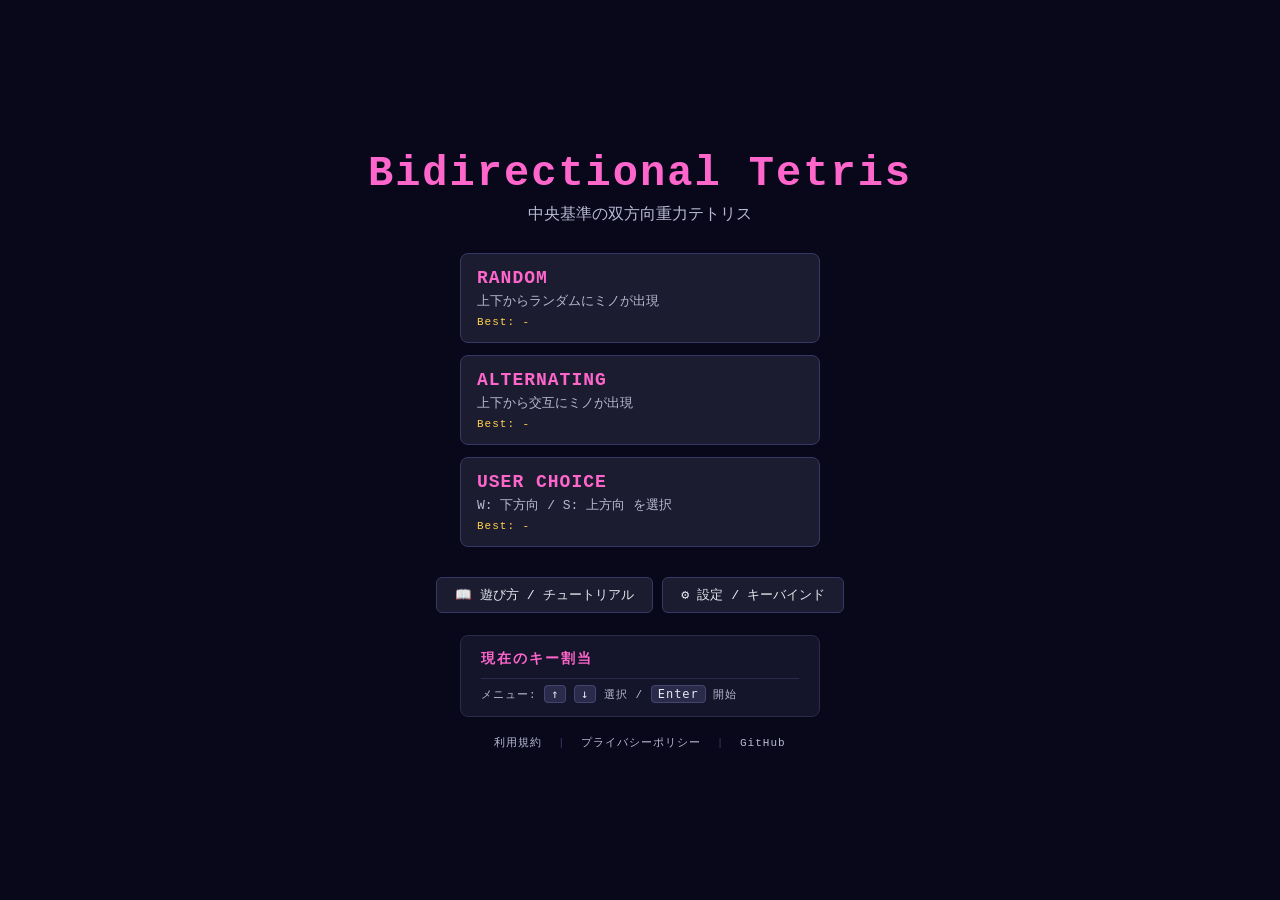
==== src/web/index.html @ a2690acd "feat(web): Phase A 仕上げ — 利用規約・プライバシーポリシー + 体験向上の小ネタ 法務ドキュメント (A5): - terms.html / privacy.html を追加。フ" ====
<!DOCTYPE html>
<html lang="ja">
<head>
    <meta charset="UTF-8">
    <meta name="viewport" content="width=device-width, initial-scale=1, viewport-fit=cover">
    <meta name="theme-color" content="#ff66cc">
    <meta name="description" content="中央基準の双方向重力テトリス。上下から同時にミノが現れ、中央境界線消去で大連鎖が発火する。">
    <meta name="mobile-web-app-capable" content="yes">
    <meta name="apple-mobile-web-app-capable" content="yes">
    <meta name="apple-mobile-web-app-status-bar-style" content="black-translucent">
    <meta name="apple-mobile-web-app-title" content="BiTetris">
    <title>Bidirectional Tetris</title>
    <link rel="manifest" href="manifest.webmanifest">
    <link rel="icon" type="image/svg+xml" href="icon.svg">
    <link rel="icon" type="image/png" sizes="192x192" href="icon-192.png">
    <link rel="icon" type="image/png" sizes="512x512" href="icon-512.png">
    <link rel="apple-touch-icon" sizes="192x192" href="icon-192.png">
    <link rel="stylesheet" href="style.css">
</head>
<body>
<div id="app">
    <div id="menu" class="screen">
        <div id="offline-badge" class="offline-badge hidden">オフライン</div>
        <h1>Bidirectional Tetris</h1>
        <p class="subtitle">中央基準の双方向重力テトリス</p>
        <div class="menu-buttons">
            <button id="mode-random" class="menu-button" data-mode="RANDOM">
                <span class="mode-name">RANDOM</span>
                <span class="mode-desc">上下からランダムにミノが出現</span>
                <span class="mode-best" data-best="RANDOM">Best: -</span>
            </button>
            <button id="mode-alternating" class="menu-button" data-mode="ALTERNATING">
                <span class="mode-name">ALTERNATING</span>
                <span class="mode-desc">上下から交互にミノが出現</span>
                <span class="mode-best" data-best="ALTERNATING">Best: -</span>
            </button>
            <button id="mode-user-choice" class="menu-button" data-mode="USER_CHOICE">
                <span class="mode-name">USER CHOICE</span>
                <span class="mode-desc">W: 下方向 / S: 上方向 を選択</span>
                <span class="mode-best" data-best="USER_CHOICE">Best: -</span>
            </button>
        </div>
        <div class="menu-secondary">
            <button id="open-tutorial" class="secondary-button">📖 遊び方 / チュートリアル</button>
            <button id="open-settings" class="secondary-button">⚙ 設定 / キーバインド</button>
        </div>
        <div class="keyhelp">
            <h3>現在のキー割当</h3>
            <ul id="keyhelp-list"></ul>
            <p class="keyhelp-nav">メニュー: <kbd>↑</kbd> <kbd>↓</kbd> 選択 / <kbd>Enter</kbd> 開始</p>
        </div>
        <button id="install-pwa" class="install-btn hidden" type="button">📲 アプリとしてインストール</button>
        <div class="menu-footer">
            <a href="terms.html">利用規約</a>
            <span class="footer-sep">|</span>
            <a href="privacy.html">プライバシーポリシー</a>
            <span class="footer-sep">|</span>
            <a href="https://github.com/solmen22/twin-tetris" target="_blank" rel="noopener noreferrer">GitHub</a>
        </div>
    </div>

    <div id="game" class="screen hidden">
        <div class="side-panel left">
            <div class="hud-block">
                <div class="hud-label">HOLD</div>
                <canvas id="hold-canvas" width="120" height="120"></canvas>
            </div>
            <div class="hud-block">
                <div class="hud-label">MODE</div>
                <div id="mode-text" class="hud-value">-</div>
            </div>
            <div class="hud-block">
                <div class="hud-label">方向</div>
                <div id="direction-text" class="hud-value">-</div>
            </div>
        </div>

        <div class="board-wrapper">
            <canvas id="board-canvas"></canvas>
            <div id="touch-controls" class="touch-controls">
                <div class="tc-top">
                    <button id="tc-pause" class="tc-mini" type="button" aria-label="ポーズ">⏸</button>
                    <button id="tc-reset" class="tc-mini" type="button" aria-label="リスタート">⟲</button>
                    <div class="tc-direction">
                        <button id="tc-select-down" class="tc-dir" type="button" aria-label="下方向">↓</button>
                        <button id="tc-select-up" class="tc-dir" type="button" aria-label="上方向">↑</button>
                    </div>
                </div>
                <div class="tc-bottom">
                    <div class="tc-left">
                        <button id="tc-move-left" class="tc-btn" type="button" aria-label="左">◀</button>
                        <button id="tc-soft-drop" class="tc-btn" type="button" aria-label="ソフトドロップ">▼</button>
                        <button id="tc-move-right" class="tc-btn" type="button" aria-label="右">▶</button>
                    </div>
                    <div class="tc-right">
                        <button id="tc-rotate-ccw" class="tc-btn" type="button" aria-label="左回転">↺</button>
                        <button id="tc-rotate-cw" class="tc-btn" type="button" aria-label="右回転">↻</button>
                        <button id="tc-hard-drop" class="tc-btn primary" type="button" aria-label="ハードドロップ">⬇</button>
                        <button id="tc-hold" class="tc-btn" type="button" aria-label="ホールド">H</button>
                    </div>
                </div>
            </div>
        </div>

        <div class="side-panel right">
            <div class="hud-block">
                <div class="hud-label">NEXT</div>
                <canvas id="next-canvas" width="120" height="400"></canvas>
            </div>
            <div class="hud-block">
                <div class="hud-label">SCORE</div>
                <div id="score-text" class="hud-value big">0</div>
            </div>
            <div class="hud-block">
                <div class="hud-label">LEVEL</div>
                <div id="level-text" class="hud-value">1</div>
            </div>
            <div class="hud-block">
                <div class="hud-label">LINES</div>
                <div id="lines-text" class="hud-value">0</div>
            </div>
        </div>
    </div>

    <div id="tutorial" class="screen hidden">
        <div class="tutorial-panel">
            <div class="tutorial-header">
                <h2>遊び方ガイド</h2>
                <p class="tutorial-hint">双方向重力テトリスの独自ルールを最短で理解するためのガイドです。</p>
            </div>
            <div class="tutorial-body">
                <section class="tutorial-section">
                    <h3>1. このゲームについて</h3>
                    <p>双方向重力テトリスは、盤面の<strong>中央に境界線</strong>を挟んで上下から同時にミノが現れる新しいテトリスです。
                        上下の盤面が独立して振る舞いつつ、中央境界線で噛み合って大連鎖が発火します。</p>
                    <div class="board-diagram">
                        <div class="board-cell label">UPPER FIELD<br><span class="diagram-arrow">↓ DOWN ミノが落下</span></div>
                        <div class="board-cell boundary">中央境界線 (CENTER ROW)</div>
                        <div class="board-cell label">LOWER FIELD<br><span class="diagram-arrow">↑ UP ミノが上昇</span></div>
                    </div>
                </section>

                <section class="tutorial-section">
                    <h3>2. 基本操作</h3>
                    <p>キーは <strong>設定 / キーバインド</strong> 画面で全て変更可能です。以下はデフォルト:</p>
                    <ul class="key-list">
                        <li><kbd>←</kbd> <kbd>→</kbd> 左右移動</li>
                        <li><kbd>↓</kbd> ソフトドロップ(+1pt / セル)</li>
                        <li><kbd>Space</kbd> ハードドロップ(+2pt / セル、即着地)</li>
                        <li><kbd>↑</kbd> <kbd>X</kbd> 右回転 / <kbd>Z</kbd> 左回転</li>
                        <li><kbd>C</kbd> <kbd>Shift</kbd> ホールド</li>
                        <li><kbd>W</kbd> 下方向を選択 / <kbd>S</kbd> 上方向を選択(USER CHOICE 時)</li>
                        <li><kbd>P</kbd> <kbd>Esc</kbd> ポーズ / <kbd>R</kbd> リスタート</li>
                    </ul>
                </section>

                <section class="tutorial-section">
                    <h3>3. DOWN ミノと UP ミノ</h3>
                    <p>盤面には 2 種類のミノが出現します:</p>
                    <ul>
                        <li><strong>DOWN ミノ</strong>: 上から落ちてくる。普通のテトリスと同じ感覚で扱える。<kbd>↓</kbd> でソフトドロップは「下方向」に効く。</li>
                        <li><strong>UP ミノ</strong>: 下から上に向かって「昇って」くる。<kbd>↓</kbd> でソフトドロップは「上方向に加速」する。回転中心や接地判定の方向だけが反転し、操作の概念は同じ。</li>
                    </ul>
                </section>

                <section class="tutorial-section">
                    <h3>4. 3 つのモード</h3>
                    <ul class="mode-list">
                        <li><strong>RANDOM</strong>: 各ミノの方向(上/下)がランダムに決まる。一番カオスでスリルがある。</li>
                        <li><strong>ALTERNATING</strong>: 上下が交互に出現。リズムよく積みたい人向け。</li>
                        <li><strong>USER CHOICE</strong>: 各ミノの出現直前に <kbd>W</kbd> / <kbd>S</kbd> で方向を選択できる(0.5 秒の猶予あり)。最も戦略的。</li>
                    </ul>
                </section>

                <section class="tutorial-section featured">
                    <h3>5. 中央境界線消去 — ×2 倍率 ⭐</h3>
                    <p>中央境界線(CENTER ROW)が完全に埋まると、その行が消えると同時に <strong>上下の盤面が中央に向かって 1 段スライド</strong> します。
                        これがこのゲームの<strong>連鎖の起点</strong>です。中央が消えるとスライドによって新たに埋まった行が現れ、さらに消える…という連鎖が起こります。</p>
                    <p class="callout">スコア倍率: <strong>2 倍</strong></p>
                </section>

                <section class="tutorial-section featured">
                    <h3>6. 上下同時崩落 — ×5 倍率 ⚡⚡</h3>
                    <p>1 回のロックで <strong>中央 + 上の盤面 + 下の盤面</strong> がすべて同時に消えると、上下同時崩落としてカウントされます。
                        本作で最も派手な得点源で、決まると爽快感がすごい。</p>
                    <p class="callout">スコア倍率: <strong>5 倍</strong></p>
                </section>

                <section class="tutorial-section">
                    <h3>7. 連鎖ボーナス</h3>
                    <p>1 回のミノ確定から始まるカスケード(雪崩のような連続消去)が長いほど、終了時にチェインボーナスが加算されます。</p>
                    <p class="callout">連鎖ボーナス: chain × <strong>50pt</strong></p>
                </section>

                <section class="tutorial-section">
                    <h3>8. スコアリングまとめ</h3>
                    <table class="scoring-table">
                        <thead><tr><th>消去ライン数</th><th>基本得点(× レベル)</th></tr></thead>
                        <tbody>
                            <tr><td>1 ライン</td><td>100</td></tr>
                            <tr><td>2 ライン</td><td>300</td></tr>
                            <tr><td>3 ライン</td><td>500</td></tr>
                            <tr><td>4 ライン (Tetris)</td><td>800</td></tr>
                            <tr><td>5 ライン以上</td><td>800 + 200 × (超過分)</td></tr>
                        </tbody>
                    </table>
                    <p>これに <strong>中央崩落 ×2</strong> または <strong>同時崩落 ×5</strong> の倍率と、連鎖ボーナスが乗ります。</p>
                </section>

                <section class="tutorial-section">
                    <h3>9. 上達のコツ</h3>
                    <ul>
                        <li>序盤は上下それぞれを別の盤面として処理して、中央を「揃いそうな状態」に整えていく。</li>
                        <li>中央境界線を意識して凹凸を作りすぎないように積む。</li>
                        <li>USER CHOICE モードでは、Hold を活用して欲しい方向のミノを引っ張り出せる。</li>
                        <li>同時崩落 ×5 はゲーム全体の得点を一気に押し上げる。狙えるなら積極的に。</li>
                    </ul>
                </section>
            </div>
            <div class="tutorial-footer">
                <button id="tutorial-back" class="primary-button">メニューへ戻る</button>
            </div>
        </div>
    </div>

    <div id="settings" class="screen hidden">
        <div class="settings-panel">
            <div class="settings-header">
                <h2>設定 / キーバインド</h2>
                <p class="settings-hint">アクションの「+ 追加」を押した直後に押したキーがそのアクションに割り当たります。<kbd>Esc</kbd> でキャンセル。</p>
            </div>
            <div id="settings-list" class="settings-list"></div>
            <div class="settings-footer">
                <button id="settings-reset" class="secondary-button">既定値に戻す</button>
                <button id="settings-back" class="primary-button">メニューへ戻る</button>
            </div>
        </div>
        <div id="capture-banner" class="capture-banner hidden">
            <div class="capture-text">
                <span id="capture-action-label">-</span> に割り当てるキーを押してください…
            </div>
            <button id="capture-cancel" class="capture-cancel">キャンセル (Esc)</button>
        </div>
    </div>

    <div id="pause-overlay" class="overlay hidden">
        <div class="overlay-inner">
            <h2>PAUSED</h2>
            <p class="pause-hint">休憩中。再開ボタンで続行できます。</p>
            <div class="overlay-buttons">
                <button id="pause-resume" type="button">再開</button>
                <button id="pause-restart" type="button">リスタート</button>
                <button id="pause-to-menu" type="button">メニューへ</button>
            </div>
        </div>
    </div>

    <div id="gameover" class="overlay hidden">
        <div class="overlay-inner">
            <h2>GAME OVER</h2>
            <div id="new-record" class="new-record hidden">★ NEW RECORD ★</div>
            <dl id="final-stats" class="final-stats"></dl>
            <div class="overlay-buttons">
                <button id="retry-button">Retry</button>
                <button id="menu-button">Menu</button>
            </div>
        </div>
    </div>
</div>

<script type="text/javascript" src="tetris.js"></script>
<script type="text/javascript">
    window.addEventListener('load', function () {
        if (typeof main === 'function') {
            main([]);
        }
        if ('serviceWorker' in navigator) {
            navigator.serviceWorker.register('./service-worker.js').catch(function (err) {
                console.warn('Service worker 登録に失敗しました', err);
            });
        }
        var deferredPrompt = null;
        var installBtn = document.getElementById('install-pwa');
        window.addEventListener('beforeinstallprompt', function (e) {
            e.preventDefault();
            deferredPrompt = e;
            if (installBtn) installBtn.classList.remove('hidden');
        });
        if (installBtn) {
            installBtn.addEventListener('click', function () {
                if (!deferredPrompt) return;
                deferredPrompt.prompt();
                deferredPrompt.userChoice.finally(function () {
                    deferredPrompt = null;
                    installBtn.classList.add('hidden');
                });
            });
        }
        window.addEventListener('appinstalled', function () {
            if (installBtn) installBtn.classList.add('hidden');
        });
        var offlineBadge = document.getElementById('offline-badge');
        function updateOnlineStatus() {
            if (!offlineBadge) return;
            if (navigator.onLine) {
                offlineBadge.classList.add('hidden');
            } else {
                offlineBadge.classList.remove('hidden');
            }
        }
        window.addEventListener('online', updateOnlineStatus);
        window.addEventListener('offline', updateOnlineStatus);
        updateOnlineStatus();
    });
</script>
</body>
</html>
---- src/web/style.css ----
* {
    box-sizing: border-box;
}

html, body {
    margin: 0;
    padding: 0;
    background: #08081a;
    color: #e8e8f0;
    font-family: Consolas, "Courier New", monospace;
    min-height: 100vh;
}

#app {
    position: relative;
    display: flex;
    align-items: center;
    justify-content: center;
    min-height: 100vh;
    padding: 20px;
}

.screen {
    display: flex;
    align-items: center;
    justify-content: center;
}

.hidden {
    display: none !important;
}

/* ---------- Menu ---------- */
#menu {
    flex-direction: column;
    text-align: center;
    max-width: 640px;
}

#menu h1 {
    font-size: 42px;
    margin: 0 0 6px;
    color: #ff66cc;
    letter-spacing: 2px;
}

#menu .subtitle {
    margin: 0 0 28px;
    color: #b9b9d4;
}

.menu-buttons {
    display: flex;
    flex-direction: column;
    gap: 12px;
    width: 360px;
    margin-bottom: 30px;
}

.menu-button {
    display: flex;
    flex-direction: column;
    background: #1c1c30;
    color: #e8e8f0;
    border: 1px solid #383866;
    border-radius: 8px;
    padding: 14px 16px;
    cursor: pointer;
    text-align: left;
    font-family: inherit;
    transition: background 0.15s, border-color 0.15s;
}

.menu-button:hover {
    background: #25254a;
    border-color: #ff66cc;
}

.mode-name {
    font-size: 18px;
    font-weight: bold;
    color: #ff66cc;
    letter-spacing: 1px;
}

.mode-desc {
    font-size: 13px;
    color: #b9b9d4;
    margin-top: 4px;
}

.mode-best {
    margin-top: 6px;
    font-size: 11px;
    color: #ffd24a;
    letter-spacing: 1px;
    font-family: Consolas, "Courier New", monospace;
}

.menu-button.selected {
    background: #25254a;
    border-color: #ff66cc;
    outline: 2px solid rgba(255, 102, 204, 0.4);
    outline-offset: 2px;
}

.keyhelp {
    text-align: left;
    background: #14142a;
    border: 1px solid #2a2a4a;
    border-radius: 8px;
    padding: 14px 20px;
    width: 360px;
}

.keyhelp h3 {
    margin: 0 0 8px;
    color: #ff66cc;
    font-size: 14px;
    letter-spacing: 2px;
}

.keyhelp ul {
    list-style: none;
    padding: 0;
    margin: 0;
    font-size: 13px;
    line-height: 1.7;
    color: #cfcfe8;
}

.keyhelp-nav {
    margin: 10px 0 0;
    padding-top: 8px;
    border-top: 1px solid #2a2a4a;
    font-size: 11px;
    color: #b9b9d4;
    letter-spacing: 1px;
}

kbd {
    background: #2a2a4a;
    border: 1px solid #44446e;
    border-radius: 4px;
    padding: 1px 6px;
    font-size: 12px;
    color: #e8e8f0;
}

/* ---------- Game ---------- */
#game {
    gap: 16px;
    align-items: flex-start;
}

.side-panel {
    display: flex;
    flex-direction: column;
    gap: 12px;
    width: 160px;
}

.hud-block {
    background: #14142a;
    border: 1px solid #2a2a4a;
    border-radius: 6px;
    padding: 10px;
}

.hud-label {
    font-size: 11px;
    letter-spacing: 2px;
    color: #ff66cc;
    margin-bottom: 6px;
}

.hud-value {
    font-size: 22px;
    color: #e8e8f0;
}

.hud-value.big {
    font-size: 28px;
    font-weight: bold;
}

#hold-canvas, #next-canvas {
    display: block;
    background: #181828;
    width: 100%;
    height: auto;
}

#board-canvas {
    background: #101020;
    border: 2px solid #2a2a4a;
    image-rendering: pixelated;
    display: block;
    max-width: 100%;
    height: auto;
}

.board-wrapper {
    display: flex;
    flex-direction: column;
    align-items: center;
    gap: 10px;
    flex-shrink: 1;
    min-width: 0;
    max-width: 100%;
}

/* ---------- Touch controls (hidden by default) ---------- */
.touch-controls {
    display: none;
    width: 100%;
    max-width: 460px;
    user-select: none;
    -webkit-user-select: none;
    touch-action: manipulation;
}

.tc-top {
    display: flex;
    justify-content: space-between;
    align-items: center;
    gap: 10px;
    margin-bottom: 10px;
}

.tc-direction {
    display: flex;
    gap: 6px;
}

.tc-mini,
.tc-dir {
    background: #1c1c30;
    border: 1px solid #44446e;
    color: #e8e8f0;
    border-radius: 6px;
    width: 44px;
    height: 44px;
    font-size: 18px;
    cursor: pointer;
    font-family: inherit;
    line-height: 1;
}

.tc-mini:active,
.tc-dir:active {
    background: #ff66cc;
    color: #14142a;
}

.tc-bottom {
    display: flex;
    justify-content: space-between;
    gap: 12px;
}

.tc-left,
.tc-right {
    display: grid;
    gap: 8px;
}

.tc-left {
    grid-template-columns: repeat(3, 1fr);
}

.tc-right {
    grid-template-columns: repeat(2, 1fr);
}

.tc-btn {
    background: #1c1c30;
    border: 1px solid #44446e;
    color: #e8e8f0;
    border-radius: 10px;
    width: 60px;
    height: 60px;
    font-size: 26px;
    line-height: 1;
    cursor: pointer;
    font-family: inherit;
}

.tc-btn:active {
    background: #ff66cc;
    color: #14142a;
}

.tc-btn.primary {
    background: #2a1d3a;
    border-color: #ff66cc;
    color: #ff66cc;
}

.tc-btn.primary:active {
    background: #ff66cc;
    color: #14142a;
}

/* タッチデバイス または 720px 以下のとき表示 */
@media (pointer: coarse), (max-width: 720px) {
    .touch-controls {
        display: block;
    }
}

/* ---------- Responsive layout ---------- */
@media (max-width: 720px) {
    #app {
        padding: 8px;
    }

    #menu h1 {
        font-size: 30px;
    }

    .menu-buttons,
    .keyhelp {
        width: 100%;
        max-width: 360px;
    }

    #game {
        flex-direction: column;
        align-items: center;
        gap: 8px;
    }

    .side-panel {
        flex-direction: row;
        flex-wrap: wrap;
        width: 100%;
        max-width: 460px;
        justify-content: space-around;
    }

    .side-panel.left .hud-block,
    .side-panel.right .hud-block {
        flex: 1 1 auto;
        min-width: 80px;
        padding: 6px 8px;
    }

    .hud-label {
        font-size: 10px;
        margin-bottom: 3px;
    }

    .hud-value {
        font-size: 16px;
    }

    .hud-value.big {
        font-size: 20px;
    }

    #hold-canvas {
        width: 70px !important;
        height: 70px !important;
    }

    #next-canvas {
        width: 60px !important;
        height: 200px !important;
    }

    #board-canvas {
        width: min(300px, 80vw);
    }
}

/* ---------- Game Over Overlay ---------- */
.overlay {
    position: fixed;
    inset: 0;
    background: rgba(0, 0, 0, 0.65);
    display: flex;
    align-items: center;
    justify-content: center;
    z-index: 10;
}

.overlay-inner {
    background: #14142a;
    border: 2px solid #ff66cc;
    border-radius: 12px;
    padding: 30px 40px;
    text-align: center;
    min-width: 320px;
}

.overlay-inner h2 {
    margin: 0 0 14px;
    color: #ff5566;
    font-size: 36px;
    letter-spacing: 4px;
}

.final-score-line {
    font-size: 16px;
    margin-bottom: 14px;
    color: #cfcfe8;
}

.final-stats {
    display: grid;
    grid-template-columns: max-content 1fr;
    column-gap: 24px;
    row-gap: 6px;
    margin: 0 0 18px;
    padding: 12px 16px;
    background: #1c1c30;
    border: 1px solid #2a2a4a;
    border-radius: 6px;
    font-size: 14px;
    text-align: left;
}

.final-stats dt {
    color: #ff66cc;
    letter-spacing: 1px;
    font-size: 12px;
    align-self: center;
}

.final-stats dd {
    margin: 0;
    color: #e8e8f0;
    font-family: Consolas, "Courier New", monospace;
    text-align: right;
}

.final-stats dd.highlight {
    color: #ffd24a;
    font-weight: bold;
}

.new-record {
    color: #ffd24a;
    font-weight: bold;
    margin-bottom: 14px;
    letter-spacing: 2px;
}

.overlay-buttons {
    display: flex;
    gap: 12px;
    justify-content: center;
}

.overlay-buttons button {
    background: #1c1c30;
    color: #e8e8f0;
    border: 1px solid #383866;
    border-radius: 6px;
    padding: 8px 20px;
    cursor: pointer;
    font-family: inherit;
    font-size: 14px;
}

.overlay-buttons button:hover {
    background: #25254a;
    border-color: #ff66cc;
}

/* ---------- Settings screen ---------- */
#settings {
    flex-direction: column;
    align-items: center;
    width: 100%;
}

.settings-panel {
    width: min(720px, 95%);
    background: #14142a;
    border: 1px solid #2a2a4a;
    border-radius: 10px;
    padding: 24px 28px;
}

.settings-header h2 {
    margin: 0 0 6px;
    color: #ff66cc;
    font-size: 22px;
    letter-spacing: 2px;
}

.settings-hint {
    margin: 0 0 18px;
    font-size: 12px;
    color: #b9b9d4;
    line-height: 1.6;
}

.settings-list {
    display: flex;
    flex-direction: column;
    gap: 6px;
    max-height: 60vh;
    overflow-y: auto;
    padding-right: 4px;
}

.settings-row {
    display: grid;
    grid-template-columns: 160px 1fr;
    align-items: center;
    gap: 14px;
    padding: 10px 12px;
    background: #1c1c30;
    border: 1px solid #2a2a4a;
    border-radius: 6px;
}

.settings-action {
    font-size: 14px;
    color: #e8e8f0;
}

.settings-chips {
    display: flex;
    flex-wrap: wrap;
    gap: 6px;
    align-items: center;
}

.settings-chip {
    display: inline-flex;
    align-items: center;
    gap: 6px;
    background: #2a2a4a;
    border: 1px solid #44446e;
    border-radius: 4px;
    padding: 3px 8px;
    font-size: 12px;
    color: #e8e8f0;
}

.chip-remove {
    background: transparent;
    border: none;
    color: #ff8aa3;
    cursor: pointer;
    font-size: 14px;
    line-height: 1;
    padding: 0 2px;
}

.chip-remove:hover {
    color: #ff5566;
}

.settings-add {
    background: #1c1c30;
    color: #b9b9d4;
    border: 1px dashed #44446e;
    border-radius: 4px;
    padding: 3px 8px;
    font-size: 12px;
    cursor: pointer;
    font-family: inherit;
}

.settings-add:hover {
    border-color: #ff66cc;
    color: #ff66cc;
}

.settings-footer {
    display: flex;
    justify-content: space-between;
    gap: 12px;
    margin-top: 18px;
}

.primary-button {
    background: #ff66cc;
    color: #14142a;
    border: none;
    border-radius: 6px;
    padding: 9px 22px;
    cursor: pointer;
    font-family: inherit;
    font-weight: bold;
    letter-spacing: 1px;
}

.primary-button:hover {
    background: #ff8ad6;
}

.secondary-button {
    background: #1c1c30;
    color: #e8e8f0;
    border: 1px solid #383866;
    border-radius: 6px;
    padding: 8px 18px;
    cursor: pointer;
    font-family: inherit;
}

.secondary-button:hover {
    background: #25254a;
    border-color: #ff66cc;
}

.menu-secondary {
    margin-bottom: 22px;
}

.capture-banner {
    position: fixed;
    inset: 0;
    background: rgba(0, 0, 0, 0.6);
    display: flex;
    flex-direction: column;
    align-items: center;
    justify-content: center;
    gap: 16px;
    z-index: 20;
}

.capture-text {
    background: #14142a;
    border: 2px solid #ff66cc;
    border-radius: 10px;
    padding: 22px 32px;
    color: #e8e8f0;
    font-size: 16px;
    letter-spacing: 1px;
}

#capture-action-label {
    color: #ff66cc;
    font-weight: bold;
}

.capture-cancel {
    background: #1c1c30;
    color: #e8e8f0;
    border: 1px solid #383866;
    border-radius: 6px;
    padding: 8px 18px;
    cursor: pointer;
    font-family: inherit;
}

.capture-cancel:hover {
    background: #25254a;
    border-color: #ff66cc;
}

/* ---------- Tutorial screen ---------- */
#tutorial {
    flex-direction: column;
    align-items: center;
    width: 100%;
}

.tutorial-panel {
    width: min(780px, 95%);
    background: #14142a;
    border: 1px solid #2a2a4a;
    border-radius: 10px;
    padding: 24px 28px;
    max-height: 92vh;
    display: flex;
    flex-direction: column;
}

.tutorial-header h2 {
    margin: 0 0 6px;
    color: #ff66cc;
    font-size: 22px;
    letter-spacing: 2px;
}

.tutorial-hint {
    margin: 0 0 18px;
    font-size: 12px;
    color: #b9b9d4;
}

.tutorial-body {
    overflow-y: auto;
    padding-right: 6px;
    font-size: 14px;
    line-height: 1.75;
    color: #cfcfe8;
}

.tutorial-section {
    background: #1c1c30;
    border: 1px solid #2a2a4a;
    border-radius: 6px;
    padding: 14px 18px;
    margin-bottom: 12px;
}

.tutorial-section.featured {
    border-color: #ff66cc;
    background: #221839;
}

.tutorial-section h3 {
    margin: 0 0 8px;
    color: #ff66cc;
    font-size: 15px;
    letter-spacing: 1px;
}

.tutorial-section p {
    margin: 0 0 8px;
}

.tutorial-section ul,
.tutorial-section .key-list,
.tutorial-section .mode-list {
    margin: 0 0 4px;
    padding-left: 20px;
}

.tutorial-section li {
    margin: 4px 0;
}

.tutorial-section strong {
    color: #ffd24a;
}

.tutorial-section .callout {
    background: #0d0d1c;
    border: 1px dashed #ff66cc;
    border-radius: 4px;
    padding: 6px 12px;
    margin-top: 8px;
    color: #ffd24a;
    text-align: center;
    letter-spacing: 1px;
}

.board-diagram {
    display: flex;
    flex-direction: column;
    margin: 10px 0;
    border-radius: 6px;
    overflow: hidden;
    border: 1px solid #383866;
}

.board-cell {
    padding: 14px;
    text-align: center;
    background: #181828;
    color: #cfcfe8;
}

.board-cell.label {
    background: #1c1c30;
    font-size: 13px;
}

.board-cell.boundary {
    background: #2a1d3a;
    color: #ff66cc;
    border-top: 2px solid #ff66cc;
    border-bottom: 2px solid #ff66cc;
    font-weight: bold;
    letter-spacing: 2px;
}

.diagram-arrow {
    color: #b9b9d4;
    font-size: 12px;
}

.scoring-table {
    width: 100%;
    border-collapse: collapse;
    margin: 6px 0;
    font-size: 13px;
}

.scoring-table th,
.scoring-table td {
    border: 1px solid #2a2a4a;
    padding: 6px 10px;
    text-align: left;
}

.scoring-table th {
    background: #0d0d1c;
    color: #ff66cc;
    letter-spacing: 1px;
}

.tutorial-footer {
    margin-top: 18px;
    display: flex;
    justify-content: center;
}

/* ---------- Offline badge ---------- */
.offline-badge {
    background: #4a2a2a;
    border: 1px solid #ff5566;
    color: #ff8aa3;
    border-radius: 4px;
    padding: 4px 12px;
    font-size: 11px;
    letter-spacing: 2px;
    margin-bottom: 14px;
    align-self: center;
}

/* ---------- Pause overlay extras ---------- */
.pause-hint {
    color: #cfcfe8;
    font-size: 13px;
    margin: 0 0 14px;
}

/* ---------- PWA install button ---------- */
.install-btn {
    display: block;
    margin: 6px auto 14px;
    background: #2a1d3a;
    color: #ff66cc;
    border: 1px solid #ff66cc;
    border-radius: 6px;
    padding: 9px 22px;
    cursor: pointer;
    font-family: inherit;
    letter-spacing: 1px;
}

.install-btn:hover {
    background: #ff66cc;
    color: #14142a;
}

/* ---------- Menu footer (legal links) ---------- */
.menu-footer {
    margin-top: 18px;
    font-size: 11px;
    color: #6a6a8a;
    text-align: center;
    letter-spacing: 1px;
}

.menu-footer a {
    color: #b9b9d4;
    text-decoration: none;
}

.menu-footer a:hover {
    color: #ff66cc;
    text-decoration: underline;
}

.menu-footer .footer-sep {
    margin: 0 8px;
    color: #383866;
}

/* ---------- Legal pages (terms / privacy) ---------- */
.legal-page {
    width: min(760px, 95%);
    margin: 24px auto;
    padding: 28px 32px;
    background: #14142a;
    border: 1px solid #2a2a4a;
    border-radius: 10px;
    color: #cfcfe8;
    line-height: 1.75;
    font-size: 14px;
}

.legal-header {
    border-bottom: 1px solid #2a2a4a;
    margin-bottom: 18px;
    padding-bottom: 14px;
}

.legal-back {
    color: #b9b9d4;
    text-decoration: none;
    font-size: 13px;
}

.legal-back:hover {
    color: #ff66cc;
}

.legal-header h1 {
    margin: 10px 0 4px;
    color: #ff66cc;
    font-size: 24px;
    letter-spacing: 2px;
}

.legal-meta {
    margin: 0;
    color: #6a6a8a;
    font-size: 12px;
}

.legal-page h2 {
    color: #ff66cc;
    font-size: 16px;
    letter-spacing: 1px;
    margin: 22px 0 6px;
}

.legal-page p {
    margin: 0 0 10px;
}

.legal-page ul {
    margin: 0 0 10px;
    padding-left: 22px;
}

.legal-page li {
    margin: 4px 0;
}

.legal-page strong {
    color: #ffd24a;
}

.legal-page a {
    color: #ff66cc;
    text-decoration: none;
}

.legal-page a:hover {
    text-decoration: underline;
}

.legal-footer {
    margin-top: 28px;
    padding-top: 14px;
    border-top: 1px solid #2a2a4a;
    font-size: 12px;
    color: #6a6a8a;
    text-align: center;
}

.legal-footer a {
    color: #b9b9d4;
}

.legal-sep {
    margin: 0 8px;
    color: #383866;
}
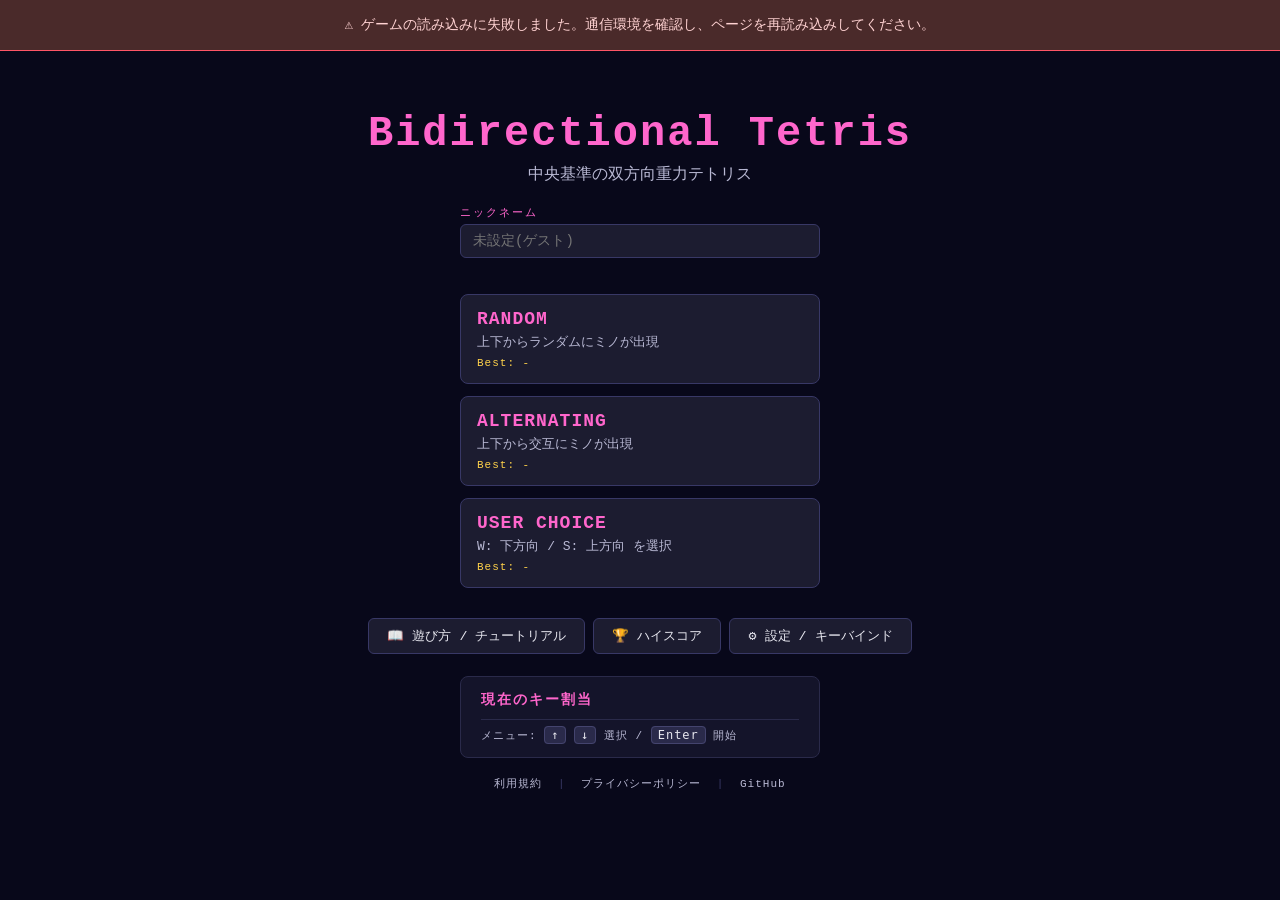
==== commit 7bf4a126: "feat(web): ゴースト・DAS/ARR・効果音・Top10 ハイスコア・設定拡張・堅牢化 ゲーム性: - ゴースト(着地予測)表示と落下中ミノの半透明化(SPEC 10.4) - DAS/AR" ====
--- a/src/web/index.html
+++ b/src/web/index.html
@@ -5,6 +5,15 @@
     <meta name="viewport" content="width=device-width, initial-scale=1, viewport-fit=cover">
     <meta name="theme-color" content="#ff66cc">
     <meta name="description" content="中央基準の双方向重力テトリス。上下から同時にミノが現れ、中央境界線消去で大連鎖が発火する。">
+    <!-- OGP / Twitter card。デプロイ先が決まったら画像 URL を絶対 URL に置き換えると確実。 -->
+    <meta property="og:type" content="website">
+    <meta property="og:title" content="Bidirectional Tetris">
+    <meta property="og:description" content="中央基準の双方向重力テトリス。上下から同時にミノが現れ、中央境界線消去で大連鎖が発火する。">
+    <meta property="og:image" content="screenshot-wide.png">
+    <meta name="twitter:card" content="summary_large_image">
+    <meta name="twitter:title" content="Bidirectional Tetris">
+    <meta name="twitter:description" content="中央基準の双方向重力テトリス。中央境界線消去で大連鎖。">
+    <meta name="twitter:image" content="screenshot-wide.png">
     <meta name="mobile-web-app-capable" content="yes">
     <meta name="apple-mobile-web-app-capable" content="yes">
     <meta name="apple-mobile-web-app-status-bar-style" content="black-translucent">
@@ -19,10 +28,21 @@
 </head>
 <body>
 <div id="app">
+    <noscript>
+        <div class="load-error">このゲームをプレイするには JavaScript を有効にしてください。</div>
+    </noscript>
+    <div id="load-error" class="load-error hidden">
+        ⚠ ゲームの読み込みに失敗しました。通信環境を確認し、ページを再読み込みしてください。
+    </div>
     <div id="menu" class="screen">
         <div id="offline-badge" class="offline-badge hidden">オフライン</div>
         <h1>Bidirectional Tetris</h1>
         <p class="subtitle">中央基準の双方向重力テトリス</p>
+        <div class="username-field">
+            <label for="username-input">ニックネーム</label>
+            <input id="username-input" type="text" maxlength="16" placeholder="未設定(ゲスト)" autocomplete="off" spellcheck="false">
+            <span class="username-status" id="username-status"></span>
+        </div>
         <div class="menu-buttons">
             <button id="mode-random" class="menu-button" data-mode="RANDOM">
                 <span class="mode-name">RANDOM</span>
@@ -42,6 +62,7 @@
         </div>
         <div class="menu-secondary">
             <button id="open-tutorial" class="secondary-button">📖 遊び方 / チュートリアル</button>
+            <button id="open-highscores" class="secondary-button">🏆 ハイスコア</button>
             <button id="open-settings" class="secondary-button">⚙ 設定 / キーバインド</button>
         </div>
         <div class="keyhelp">
@@ -223,12 +244,28 @@
         </div>
     </div>
 
+    <div id="highscores" class="screen hidden">
+        <div class="highscores-panel">
+            <div class="settings-header">
+                <h2>ハイスコア</h2>
+                <p class="settings-hint">この端末に保存されたモード別 Top 10 です(LocalStorage 保存)。</p>
+            </div>
+            <div id="highscores-body" class="highscores-body"></div>
+            <div class="settings-footer">
+                <button id="highscores-clear" class="secondary-button">記録を消去</button>
+                <button id="highscores-back" class="primary-button">メニューへ戻る</button>
+            </div>
+        </div>
+    </div>
+
     <div id="settings" class="screen hidden">
         <div class="settings-panel">
             <div class="settings-header">
-                <h2>設定 / キーバインド</h2>
-                <p class="settings-hint">アクションの「+ 追加」を押した直後に押したキーがそのアクションに割り当たります。<kbd>Esc</kbd> でキャンセル。</p>
-            </div>
+                <h2>設定</h2>
+                <p class="settings-hint">サウンド・操作感・表示を調整できます。キーバインドは各アクションの「+ 追加」を押した直後のキーが割り当たります(<kbd>Esc</kbd> でキャンセル)。</p>
+            </div>
+            <div id="settings-prefs" class="settings-prefs"></div>
+            <h3 class="settings-section-title">キーバインド</h3>
             <div id="settings-list" class="settings-list"></div>
             <div class="settings-footer">
                 <button id="settings-reset" class="secondary-button">既定値に戻す</button>
@@ -268,11 +305,16 @@
     </div>
 </div>
 
-<script type="text/javascript" src="tetris.js"></script>
+<script type="text/javascript" src="sfx.js"></script>
+<script type="text/javascript" src="tetris.js"
+        onerror="(function(){var el=document.getElementById('load-error');if(el)el.classList.remove('hidden');})()"></script>
 <script type="text/javascript">
     window.addEventListener('load', function () {
         if (typeof main === 'function') {
             main([]);
+        } else {
+            var loadErr = document.getElementById('load-error');
+            if (loadErr) loadErr.classList.remove('hidden');
         }
         if ('serviceWorker' in navigator) {
             navigator.serviceWorker.register('./service-worker.js').catch(function (err) {
--- a/src/web/style.css
+++ b/src/web/style.css
@@ -18,6 +18,20 @@
     justify-content: center;
     min-height: 100vh;
     padding: 20px;
+    padding-top: max(20px, env(safe-area-inset-top));
+    padding-bottom: max(20px, env(safe-area-inset-bottom));
+    padding-left: max(20px, env(safe-area-inset-left));
+    padding-right: max(20px, env(safe-area-inset-right));
+}
+
+/* キーボード操作時のフォーカスを明示(WCAG 2.4.7) */
+:focus-visible {
+    outline: 2px solid #ff66cc;
+    outline-offset: 2px;
+}
+.username-field input:focus-visible {
+    outline: 2px solid #ff66cc;
+    outline-offset: 1px;
 }
 
 .screen {
@@ -45,8 +59,50 @@
 }
 
 #menu .subtitle {
-    margin: 0 0 28px;
+    margin: 0 0 20px;
     color: #b9b9d4;
+}
+
+.username-field {
+    display: flex;
+    flex-direction: column;
+    width: 360px;
+    margin-bottom: 18px;
+    text-align: left;
+    gap: 4px;
+}
+
+.username-field label {
+    font-size: 11px;
+    color: #ff66cc;
+    letter-spacing: 2px;
+}
+
+.username-field input {
+    background: #1c1c30;
+    border: 1px solid #383866;
+    border-radius: 6px;
+    padding: 8px 12px;
+    color: #e8e8f0;
+    font-family: inherit;
+    font-size: 14px;
+    outline: none;
+}
+
+.username-field input:focus {
+    border-color: #ff66cc;
+    background: #25254a;
+}
+
+.username-status {
+    font-size: 10px;
+    color: #6a6a8a;
+    min-height: 14px;
+    letter-spacing: 1px;
+}
+
+.username-status.saved {
+    color: #66ffae;
 }
 
 .menu-buttons {
@@ -194,7 +250,6 @@
 #board-canvas {
     background: #101020;
     border: 2px solid #2a2a4a;
-    image-rendering: pixelated;
     display: block;
     max-width: 100%;
     height: auto;
@@ -961,3 +1016,170 @@
     margin: 0 8px;
     color: #383866;
 }
+
+/* ---------- Load error / noscript ---------- */
+.load-error {
+    position: fixed;
+    top: 0;
+    left: 0;
+    right: 0;
+    z-index: 100;
+    background: #4a2a2a;
+    border-bottom: 1px solid #ff5566;
+    color: #ffd2d2;
+    padding: 14px 18px;
+    text-align: center;
+    font-size: 14px;
+    line-height: 1.6;
+}
+
+/* ---------- Menu secondary buttons (wrap) ---------- */
+.menu-secondary {
+    display: flex;
+    flex-wrap: wrap;
+    gap: 8px;
+    justify-content: center;
+}
+
+/* ---------- Settings: preferences (sound / handling / display) ---------- */
+.settings-prefs {
+    display: flex;
+    flex-direction: column;
+    gap: 6px;
+    margin-bottom: 14px;
+}
+
+.settings-section-title {
+    margin: 14px 0 6px;
+    color: #ff66cc;
+    font-size: 13px;
+    letter-spacing: 2px;
+    border-bottom: 1px solid #2a2a4a;
+    padding-bottom: 4px;
+}
+
+.pref-row {
+    grid-template-columns: 1fr auto;
+}
+
+.pref-control {
+    display: flex;
+    align-items: center;
+    gap: 10px;
+    justify-content: flex-end;
+}
+
+.pref-toggle {
+    background: #2a2a4a;
+    color: #b9b9d4;
+    border: 1px solid #44446e;
+    border-radius: 999px;
+    padding: 4px 16px;
+    cursor: pointer;
+    font-family: inherit;
+    font-size: 12px;
+    letter-spacing: 1px;
+    min-width: 56px;
+}
+
+.pref-toggle.on {
+    background: #ff66cc;
+    color: #14142a;
+    border-color: #ff66cc;
+    font-weight: bold;
+}
+
+.pref-control input[type="range"] {
+    width: 160px;
+    accent-color: #ff66cc;
+    cursor: pointer;
+}
+
+.pref-value {
+    min-width: 54px;
+    text-align: right;
+    color: #ffd24a;
+    font-size: 12px;
+    font-family: Consolas, "Courier New", monospace;
+}
+
+/* ---------- High scores screen ---------- */
+#highscores {
+    flex-direction: column;
+    align-items: center;
+    width: 100%;
+}
+
+.highscores-panel {
+    width: min(760px, 95%);
+    background: #14142a;
+    border: 1px solid #2a2a4a;
+    border-radius: 10px;
+    padding: 24px 28px;
+    max-height: 92vh;
+    display: flex;
+    flex-direction: column;
+}
+
+.highscores-body {
+    overflow-y: auto;
+    padding-right: 6px;
+}
+
+.highscore-mode {
+    margin-bottom: 18px;
+}
+
+.highscore-mode h3 {
+    margin: 0 0 8px;
+    color: #ff66cc;
+    font-size: 15px;
+    letter-spacing: 1px;
+}
+
+.highscore-empty {
+    color: #6a6a8a;
+    font-size: 13px;
+    margin: 0 0 6px;
+}
+
+.highscore-table {
+    width: 100%;
+    border-collapse: collapse;
+    font-size: 13px;
+    font-family: Consolas, "Courier New", monospace;
+}
+
+.highscore-table th,
+.highscore-table td {
+    border: 1px solid #2a2a4a;
+    padding: 5px 10px;
+    text-align: right;
+}
+
+.highscore-table th {
+    background: #0d0d1c;
+    color: #ff66cc;
+    letter-spacing: 1px;
+    text-align: right;
+}
+
+.highscore-table th:last-child,
+.highscore-table td:last-child,
+.highscore-table th:nth-child(5),
+.highscore-table td:nth-child(5) {
+    text-align: left;
+}
+
+.highscore-table tbody tr:nth-child(1) td {
+    color: #ffd24a;
+    font-weight: bold;
+}
+
+/* ---------- Reduced motion ---------- */
+@media (prefers-reduced-motion: reduce) {
+    * {
+        transition: none !important;
+        animation: none !important;
+    }
+}
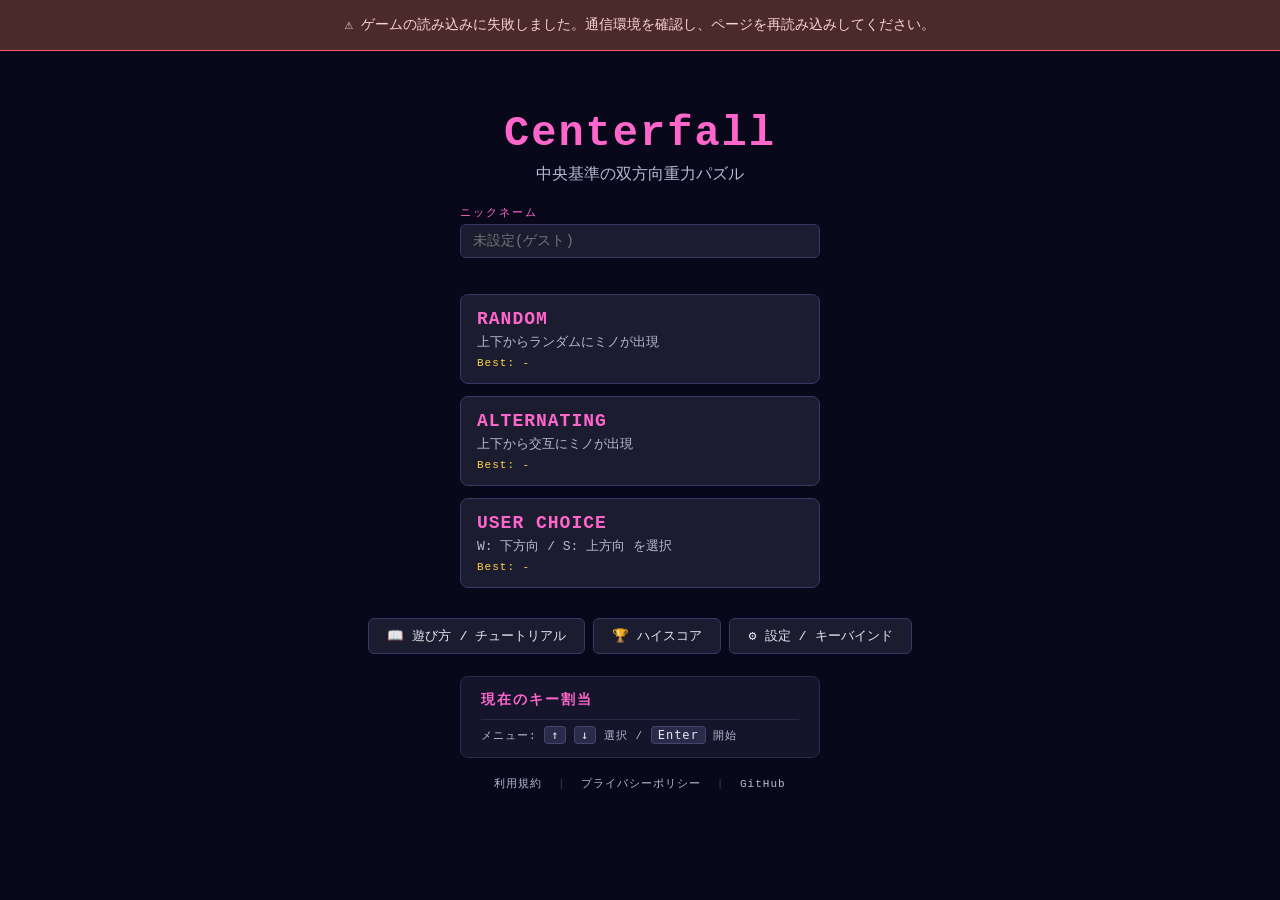
==== commit 32772c65: "rebrand: 「Bidirectional Tetris」を「Centerfall」へ改名(商標リスク回避) - タイトル / h1 / manifest(name,short_name,desc" ====
--- a/src/web/index.html
+++ b/src/web/index.html
@@ -4,21 +4,21 @@
     <meta charset="UTF-8">
     <meta name="viewport" content="width=device-width, initial-scale=1, viewport-fit=cover">
     <meta name="theme-color" content="#ff66cc">
-    <meta name="description" content="中央基準の双方向重力テトリス。上下から同時にミノが現れ、中央境界線消去で大連鎖が発火する。">
+    <meta name="description" content="中央基準の双方向重力パズル。上下から同時にミノが現れ、中央境界線消去で大連鎖が発火する。">
     <!-- OGP / Twitter card。デプロイ先が決まったら画像 URL を絶対 URL に置き換えると確実。 -->
     <meta property="og:type" content="website">
-    <meta property="og:title" content="Bidirectional Tetris">
-    <meta property="og:description" content="中央基準の双方向重力テトリス。上下から同時にミノが現れ、中央境界線消去で大連鎖が発火する。">
+    <meta property="og:title" content="Centerfall">
+    <meta property="og:description" content="中央基準の双方向重力パズル。上下から同時にミノが現れ、中央境界線消去で大連鎖が発火する。">
     <meta property="og:image" content="screenshot-wide.png">
     <meta name="twitter:card" content="summary_large_image">
-    <meta name="twitter:title" content="Bidirectional Tetris">
-    <meta name="twitter:description" content="中央基準の双方向重力テトリス。中央境界線消去で大連鎖。">
+    <meta name="twitter:title" content="Centerfall">
+    <meta name="twitter:description" content="中央基準の双方向重力パズル。中央境界線消去で大連鎖。">
     <meta name="twitter:image" content="screenshot-wide.png">
     <meta name="mobile-web-app-capable" content="yes">
     <meta name="apple-mobile-web-app-capable" content="yes">
     <meta name="apple-mobile-web-app-status-bar-style" content="black-translucent">
-    <meta name="apple-mobile-web-app-title" content="BiTetris">
-    <title>Bidirectional Tetris</title>
+    <meta name="apple-mobile-web-app-title" content="Centerfall">
+    <title>Centerfall</title>
     <link rel="manifest" href="manifest.webmanifest">
     <link rel="icon" type="image/svg+xml" href="icon.svg">
     <link rel="icon" type="image/png" sizes="192x192" href="icon-192.png">
@@ -36,8 +36,8 @@
     </div>
     <div id="menu" class="screen">
         <div id="offline-badge" class="offline-badge hidden">オフライン</div>
-        <h1>Bidirectional Tetris</h1>
-        <p class="subtitle">中央基準の双方向重力テトリス</p>
+        <h1>Centerfall</h1>
+        <p class="subtitle">中央基準の双方向重力パズル</p>
         <div class="username-field">
             <label for="username-input">ニックネーム</label>
             <input id="username-input" type="text" maxlength="16" placeholder="未設定(ゲスト)" autocomplete="off" spellcheck="false">
@@ -92,12 +92,12 @@
             </div>
             <div class="hud-block">
                 <div class="hud-label">方向</div>
-                <div id="direction-text" class="hud-value">-</div>
+                <div id="direction-text" class="hud-value" aria-live="polite">-</div>
             </div>
         </div>
 
         <div class="board-wrapper">
-            <canvas id="board-canvas"></canvas>
+            <canvas id="board-canvas" aria-label="Centerfall の盤面" role="img"></canvas>
             <div id="touch-controls" class="touch-controls">
                 <div class="tc-top">
                     <button id="tc-pause" class="tc-mini" type="button" aria-label="ポーズ">⏸</button>
@@ -143,16 +143,27 @@
         </div>
     </div>
 
+    <div id="tutorial-coach" class="tutorial-coach hidden" role="status" aria-live="polite">
+        <div class="coach-head">
+            <span class="coach-step" id="coach-step">STEP 1 / 7</span>
+            <button id="coach-quit" class="coach-quit" type="button">やめる</button>
+        </div>
+        <div class="coach-text" id="coach-text"></div>
+        <div class="coach-actions">
+            <button id="coach-skip" class="coach-skip" type="button">スキップ ▶</button>
+        </div>
+    </div>
+
     <div id="tutorial" class="screen hidden">
         <div class="tutorial-panel">
             <div class="tutorial-header">
                 <h2>遊び方ガイド</h2>
-                <p class="tutorial-hint">双方向重力テトリスの独自ルールを最短で理解するためのガイドです。</p>
+                <p class="tutorial-hint">Centerfall の独自ルールを最短で理解するためのガイドです。</p>
             </div>
             <div class="tutorial-body">
                 <section class="tutorial-section">
                     <h3>1. このゲームについて</h3>
-                    <p>双方向重力テトリスは、盤面の<strong>中央に境界線</strong>を挟んで上下から同時にミノが現れる新しいテトリスです。
+                    <p>Centerfall は、盤面の<strong>中央に境界線</strong>を挟んで上下から同時にミノが現れる新感覚の落ち物パズルです。
                         上下の盤面が独立して振る舞いつつ、中央境界線で噛み合って大連鎖が発火します。</p>
                     <div class="board-diagram">
                         <div class="board-cell label">UPPER FIELD<br><span class="diagram-arrow">↓ DOWN ミノが落下</span></div>
@@ -179,7 +190,7 @@
                     <h3>3. DOWN ミノと UP ミノ</h3>
                     <p>盤面には 2 種類のミノが出現します:</p>
                     <ul>
-                        <li><strong>DOWN ミノ</strong>: 上から落ちてくる。普通のテトリスと同じ感覚で扱える。<kbd>↓</kbd> でソフトドロップは「下方向」に効く。</li>
+                        <li><strong>DOWN ミノ</strong>: 上から落ちてくる。普通の落ち物パズルと同じ感覚で扱える。<kbd>↓</kbd> でソフトドロップは「下方向」に効く。</li>
                         <li><strong>UP ミノ</strong>: 下から上に向かって「昇って」くる。<kbd>↓</kbd> でソフトドロップは「上方向に加速」する。回転中心や接地判定の方向だけが反転し、操作の概念は同じ。</li>
                     </ul>
                 </section>
@@ -189,7 +200,7 @@
                     <ul class="mode-list">
                         <li><strong>RANDOM</strong>: 各ミノの方向(上/下)がランダムに決まる。一番カオスでスリルがある。</li>
                         <li><strong>ALTERNATING</strong>: 上下が交互に出現。リズムよく積みたい人向け。</li>
-                        <li><strong>USER CHOICE</strong>: 各ミノの出現直前に <kbd>W</kbd> / <kbd>S</kbd> で方向を選択できる(0.5 秒の猶予あり)。最も戦略的。</li>
+                        <li><strong>USER CHOICE</strong>: <kbd>W</kbd> / <kbd>S</kbd> で<strong>落下中でもいつでも</strong>上下を切り替え可能。押した瞬間、今のミノが<strong>中央線を基準にミラーした反対側の位置</strong>へ移り、そこから中央へ向かって進む。最も戦略的。</li>
                     </ul>
                 </section>
 
@@ -221,7 +232,7 @@
                             <tr><td>1 ライン</td><td>100</td></tr>
                             <tr><td>2 ライン</td><td>300</td></tr>
                             <tr><td>3 ライン</td><td>500</td></tr>
-                            <tr><td>4 ライン (Tetris)</td><td>800</td></tr>
+                            <tr><td>4 ライン</td><td>800</td></tr>
                             <tr><td>5 ライン以上</td><td>800 + 200 × (超過分)</td></tr>
                         </tbody>
                     </table>
@@ -239,7 +250,8 @@
                 </section>
             </div>
             <div class="tutorial-footer">
-                <button id="tutorial-back" class="primary-button">メニューへ戻る</button>
+                <button id="tutorial-start-interactive" class="primary-button">▶ 実践チュートリアルを始める</button>
+                <button id="tutorial-back" class="secondary-button">メニューへ戻る</button>
             </div>
         </div>
     </div>
@@ -280,7 +292,7 @@
         </div>
     </div>
 
-    <div id="pause-overlay" class="overlay hidden">
+    <div id="pause-overlay" class="overlay hidden" role="dialog" aria-modal="true" aria-label="一時停止">
         <div class="overlay-inner">
             <h2>PAUSED</h2>
             <p class="pause-hint">休憩中。再開ボタンで続行できます。</p>
@@ -292,7 +304,7 @@
         </div>
     </div>
 
-    <div id="gameover" class="overlay hidden">
+    <div id="gameover" class="overlay hidden" role="dialog" aria-modal="true" aria-label="ゲームオーバー">
         <div class="overlay-inner">
             <h2>GAME OVER</h2>
             <div id="new-record" class="new-record hidden">★ NEW RECORD ★</div>
--- a/src/web/style.css
+++ b/src/web/style.css
@@ -454,12 +454,6 @@
     color: #ff5566;
     font-size: 36px;
     letter-spacing: 4px;
-}
-
-.final-score-line {
-    font-size: 16px;
-    margin-bottom: 14px;
-    color: #cfcfe8;
 }
 
 .final-stats {
@@ -1183,3 +1177,155 @@
         animation: none !important;
     }
 }
+
+/* ---------- First-run tutorial nudge ---------- */
+.secondary-button.pulse {
+    border-color: #ff66cc;
+    animation: pulse-glow 1.5s ease-in-out infinite;
+}
+
+@keyframes pulse-glow {
+    0%, 100% { box-shadow: 0 0 0 0 rgba(255, 102, 204, 0.0); }
+    50% { box-shadow: 0 0 0 4px rgba(255, 102, 204, 0.35); }
+}
+
+/* ---------- Landscape / short-viewport (mobile) ---------- */
+@media (max-height: 560px) and (orientation: landscape) {
+    #app {
+        padding: 6px;
+        align-items: flex-start;
+    }
+
+    #game {
+        flex-direction: row;
+        align-items: center;
+        gap: 10px;
+    }
+
+    .side-panel {
+        flex-direction: column;
+        flex-wrap: nowrap;
+        width: auto;
+        max-width: none;
+        gap: 6px;
+    }
+
+    .side-panel .hud-block {
+        padding: 5px 8px;
+    }
+
+    #board-canvas {
+        width: auto;
+        height: min(88vh, 540px);
+        max-height: 88vh;
+    }
+
+    .board-wrapper {
+        flex-direction: row;
+        align-items: center;
+        gap: 8px;
+    }
+
+    .touch-controls {
+        max-width: 320px;
+    }
+
+    .tc-btn {
+        width: 48px;
+        height: 48px;
+        font-size: 20px;
+    }
+}
+
+/* ---------- Interactive tutorial coach overlay ---------- */
+.tutorial-coach {
+    position: fixed;
+    top: 0;
+    left: 50%;
+    transform: translateX(-50%);
+    width: min(560px, 96vw);
+    z-index: 30;
+    background: #14142a;
+    border: 2px solid #ff66cc;
+    border-top: none;
+    border-radius: 0 0 12px 12px;
+    padding: 12px 18px 14px;
+    box-shadow: 0 6px 24px rgba(0, 0, 0, 0.5);
+    margin-top: env(safe-area-inset-top);
+}
+
+.coach-head {
+    display: flex;
+    justify-content: space-between;
+    align-items: center;
+    margin-bottom: 6px;
+}
+
+.coach-step {
+    font-size: 12px;
+    letter-spacing: 2px;
+    color: #ff66cc;
+    font-weight: bold;
+}
+
+.coach-quit {
+    background: transparent;
+    border: 1px solid #44446e;
+    color: #b9b9d4;
+    border-radius: 6px;
+    padding: 3px 12px;
+    cursor: pointer;
+    font-family: inherit;
+    font-size: 12px;
+}
+
+.coach-quit:hover {
+    border-color: #ff5566;
+    color: #ff8aa3;
+}
+
+.coach-text {
+    font-size: 15px;
+    line-height: 1.65;
+    color: #e8e8f0;
+    min-height: 2.6em;
+}
+
+.coach-text b {
+    color: #ffd24a;
+}
+
+.coach-actions {
+    display: flex;
+    justify-content: flex-end;
+    margin-top: 8px;
+}
+
+.coach-skip {
+    background: #1c1c30;
+    color: #b9b9d4;
+    border: 1px solid #383866;
+    border-radius: 6px;
+    padding: 5px 14px;
+    cursor: pointer;
+    font-family: inherit;
+    font-size: 12px;
+}
+
+.coach-skip:hover {
+    border-color: #ff66cc;
+    color: #ff66cc;
+}
+
+.tutorial-footer {
+    margin-top: 18px;
+    display: flex;
+    justify-content: center;
+    gap: 12px;
+    flex-wrap: wrap;
+}
+
+/* コーチ表示中は盤面が隠れないよう上に余白を足す */
+.tutorial-coach:not(.hidden) ~ #game {
+    margin-top: 0;
+}
